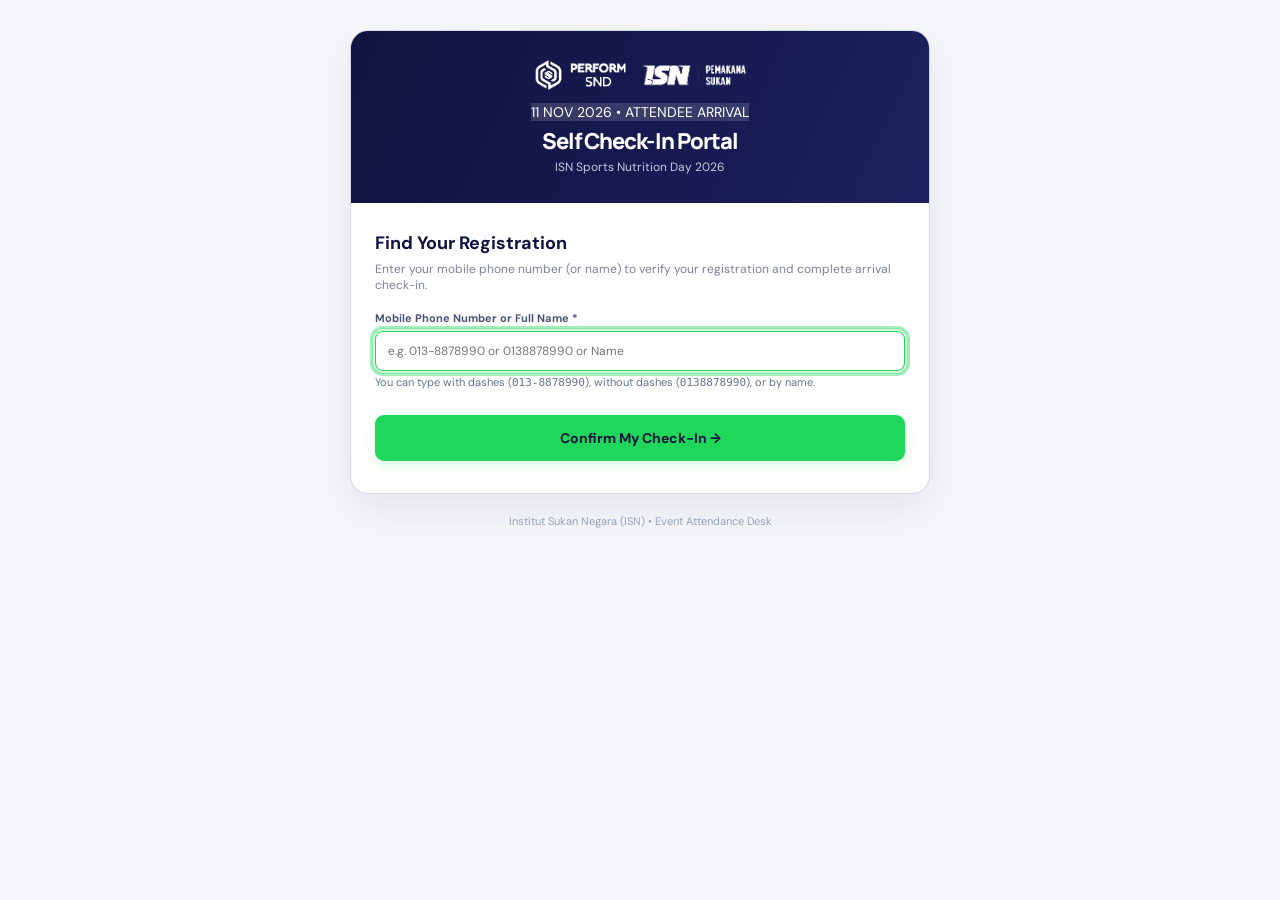
==== checkin.html @ 9ffbc18c "Initial commit: ISN Sports Nutrition Day 2026 Portal" ====
<!doctype html>
<html lang="en">
  <head>
    <meta charset="utf-8" />
    <meta name="viewport" content="width=device-width, initial-scale=1" />
    <meta name="theme-color" content="#11133f" />
    <title>Self Check-In | ISN Sports Nutrition Day 2026</title>
    <link rel="icon" type="image/svg+xml" href="isn-symbol.svg" />
    <link rel="stylesheet" href="styles.css?v=4" />
    <style>
      .checkin-portal-shell {
        min-height: 100vh;
        background: #f6f7fa;
        display: flex;
        flex-direction: column;
        align-items: center;
        padding: 30px 16px 60px;
      }
      .checkin-card {
        background: #ffffff;
        border: 1.5px solid #d5d8e6;
        border-radius: 18px;
        box-shadow: 0 16px 40px rgba(17, 19, 63, .08);
        max-width: 580px;
        width: 100%;
        overflow: visible;
      }
      .checkin-hero {
        background: linear-gradient(115deg, #11133f 0%, #1c205e 100%);
        color: #ffffff;
        padding: 28px 24px;
        text-align: center;
        border-top-left-radius: 17px;
        border-top-right-radius: 17px;
      }
      .checkin-body {
        padding: 28px 24px 32px;
      }
      .counter-claim-banner {
        background: #fffbeb;
        border: 2px solid #f59e0b;
        border-radius: 12px;
        padding: 18px 20px;
        margin-top: 20px;
        display: flex;
        gap: 14px;
        align-items: flex-start;
      }
      .claim-pill-list {
        display: flex;
        flex-wrap: wrap;
        gap: 8px;
        margin-top: 10px;
      }
      .claim-item {
        background: #ffffff;
        border: 1px solid #f59e0b;
        color: #92400e;
        border-radius: 999px;
        padding: 5px 12px;
        font-size: 11px;
        font-weight: 700;
        display: inline-flex;
        align-items: center;
        gap: 6px;
      }
      .attendee-info-card {
        background: #ffffff;
        border: 2px solid #1fd75a;
        border-radius: 14px;
        padding: 24px 20px;
        margin-top: 18px;
        box-shadow: 0 10px 28px rgba(31, 215, 90, .12);
        position: relative;
      }
      .attendee-info-grid {
        display: grid;
        grid-template-columns: 1fr 1fr;
        gap: 12px;
        margin-top: 16px;
        text-align: left;
      }
      @media (max-width: 480px) {
        .attendee-info-grid { grid-template-columns: 1fr; }
      }
      .info-field-box {
        background: #f8fafc;
        border: 1px solid #e2e8f0;
        border-radius: 8px;
        padding: 10px 12px;
      }
      .info-field-label {
        font-size: 10px;
        text-transform: uppercase;
        color: #64748b;
        font-weight: 700;
        letter-spacing: .04em;
        margin-bottom: 2px;
      }
      .info-field-val {
        font-size: 13px;
        font-weight: 700;
        color: var(--navy);
        word-break: break-all;
      }
    </style>
  </head>
  <body>
    <div class="checkin-portal-shell">
      <div class="checkin-card">
        <div class="checkin-hero">
          <div style="display:flex;justify-content:center;align-items:center;gap:14px;margin-bottom:12px;">
            <img src="assets/brand/perform-snd-lockup.png" alt="PERFORM SND" style="height:32px;filter:brightness(0) invert(1);" />
            <img src="assets/brand/isn-organiser-lockup.png" alt="ISN" style="height:28px;filter:brightness(0) invert(1);" />
          </div>
          <span class="hero-badge" style="background:rgba(255,255,255,.15);color:#fff;margin-bottom:8px;">11 NOV 2026 &bull; ATTENDEE ARRIVAL</span>
          <h1 style="color:#ffffff;font-size:22px;margin:8px 0 4px;font-family:'Manrope',sans-serif;font-weight:800;">Self Check-In Portal</h1>
          <p style="color:#c5c8e4;font-size:12px;margin:0;">ISN Sports Nutrition Day 2026</p>
        </div>

        <div class="checkin-body" id="checkin-view-root">
          <!-- Form View or Confirmed State will be rendered here -->
        </div>
      </div>
      <div style="margin-top:20px;color:#94a3b8;font-size:11px;">
        Institut Sukan Negara (ISN) &bull; Event Attendance Desk
      </div>
    </div>

    <script>
      const STORAGE_KEY = 'snd26_participant_self_checkin';
      let selectedCandidate = null;
      let debounceTimer = null;

      function renderCheckInForm() {
        const root = document.getElementById('checkin-view-root');
        root.innerHTML = `
          <h2 style="color:var(--navy);font-size:18px;margin-bottom:6px;">Find Your Registration</h2>
          <p style="color:var(--muted);font-size:12px;margin-bottom:18px;">
            Enter your mobile phone number (or name) to verify your registration and complete arrival check-in.
          </p>

          <form id="self-checkin-form">
            <div class="autocomplete-wrap" style="position:relative;margin-bottom:16px;">
              <label class="form-label" style="display:block;margin-bottom:6px;">Mobile Phone Number or Full Name *</label>
              <input type="text" id="phone-input" class="form-input" placeholder="e.g. 013-8878990 or 0138878990 or Name" autocomplete="off" required autofocus />
              <div style="font-size:11px;color:#64748b;margin-top:4px;">
                You can type with dashes (<code>013-8878990</code>), without dashes (<code>0138878990</code>), or by name.
              </div>
              <input type="hidden" id="selected-att-id" required />
              <div id="autocomplete-list" class="autocomplete-list" style="display:none;max-height:280px;z-index:9999;box-shadow:0 18px 36px rgba(17,19,63,.22);"></div>
              <div id="selected-preview-box" style="display:none;margin-top:10px;"></div>
            </div>

            <div id="checkin-error-msg" style="color:#c54842;font-size:12px;margin-bottom:12px;display:none;"></div>

            <button class="button button-primary" id="checkin-btn" type="submit" style="width:100%;min-height:46px;font-size:14px;margin-top:10px;" disabled>
              Confirm My Check-In &rarr;
            </button>
          </form>
        `;

        const phoneInput = document.getElementById('phone-input');
        const hiddenId = document.getElementById('selected-att-id');
        const dropdown = document.getElementById('autocomplete-list');
        const preview = document.getElementById('selected-preview-box');
        const btn = document.getElementById('checkin-btn');

        phoneInput.addEventListener('input', function() {
          const raw = this.value.trim();
          clearTimeout(debounceTimer);
          if (raw.length < 2) {
            dropdown.style.display = 'none';
            return;
          }

          debounceTimer = setTimeout(async () => {
            try {
              const res = await fetch(`api/attendees.php?search=${encodeURIComponent(raw)}`);
              const json = await res.json();
              if (json.success && json.data.length > 0) {
                dropdown.innerHTML = `
                  <div style="padding:6px 12px;background:#f3f4f8;border-bottom:1px solid #e5e7eb;font-size:11px;font-weight:700;color:#4b5278;">
                    CHOOSE YOUR NAME (${json.data.length} match${json.data.length > 1 ? 'es' : ''}):
                  </div>
                ` + json.data.map(att => `
                  <div class="autocomplete-item" onclick="chooseCandidate('${att.id}', '${att.name.replace(/'/g, "\\'")}', '${att.email}', '${att.phone || ''}', '${att.category}', '${att.team || ''}', '${att.team_name || att.teamName || ''}')" style="padding:10px 14px;border-bottom:1px solid #f0f1f5;cursor:pointer;">
                    <div>
                      <strong style="color:var(--navy);font-size:13px;letter-spacing:.02em;">${att.name.toUpperCase()}</strong>
                      <small style="color:#6b7280;font-size:11px;">Phone: <strong>${att.phone || 'N/A'}</strong> &bull; ${att.email}</small>
                    </div>
                    <span class="team-pill" style="background:#f0f1f7;font-size:10px;">${att.team_name || 'Assigned'}</span>
                  </div>
                `).join('');
                dropdown.style.display = 'block';
              } else {
                dropdown.innerHTML = '<div style="padding:12px;font-size:12px;color:#7d8199;text-align:center;">No registration found with this phone number or name.</div>';
                dropdown.style.display = 'block';
              }
            } catch(e) {
              console.error(e);
            }
          }, 150);
        });

        document.getElementById('self-checkin-form').addEventListener('submit', async function(e) {
          e.preventDefault();
          const errorMsg = document.getElementById('checkin-error-msg');
          errorMsg.style.display = 'none';

          if (!selectedCandidate || !hiddenId.value) {
            errorMsg.textContent = 'Please select your name from the search suggestions.';
            errorMsg.style.display = 'block';
            return;
          }

          btn.disabled = true;
          btn.textContent = 'Recording check-in...';

          try {
            const res = await fetch('api/checkin.php', {
              method: 'POST',
              headers: { 'Content-Type': 'application/json' },
              body: JSON.stringify({ id: hiddenId.value, action: 'checkin' })
            });
            const json = await res.json();

            if (json.success) {
              const checkedAttendee = json.data;
              // Persist in localStorage so refreshing preserves display
              localStorage.setItem(STORAGE_KEY, JSON.stringify(checkedAttendee));
              renderConfirmedState(checkedAttendee);
            } else {
              errorMsg.textContent = json.error || 'Check-in failed. Please contact the registration desk.';
              errorMsg.style.display = 'block';
              btn.disabled = false;
              btn.textContent = 'Confirm My Check-In →';
            }
          } catch(err) {
            errorMsg.textContent = 'Server error. Please try again.';
            errorMsg.style.display = 'block';
            btn.disabled = false;
            btn.textContent = 'Confirm My Check-In →';
          }
        });
      }

      window.chooseCandidate = function(id, name, email, phone, category, team, teamName) {
        selectedCandidate = { id, name, email, phone, category, team, teamName };
        document.getElementById('selected-att-id').value = id;
        document.getElementById('phone-input').value = phone || name;
        document.getElementById('autocomplete-list').style.display = 'none';

        const preview = document.getElementById('selected-preview-box');
        preview.innerHTML = `
          <div class="attendee-badge-selected" style="background:#f0faf2;border:1.5px solid #1fd75a;border-radius:10px;padding:10px 14px;display:flex;justify-content:space-between;align-items:center;">
            <div>
              <strong style="color:var(--navy);font-size:14px;display:block;">${name.toUpperCase()}</strong>
              <small style="color:#4b5278;">${email} &bull; Phone: ${phone || 'N/A'}</small>
            </div>
            <span class="team-pill" style="background:#eaf8ed;color:#13ae48;font-size:11px;font-weight:700;">Ready to Check In</span>
          </div>
        `;
        preview.style.display = 'block';

        const btn = document.getElementById('checkin-btn');
        btn.disabled = false;
      };

      function renderConfirmedState(att) {
        const root = document.getElementById('checkin-view-root');
        
        let teamColor = '#8b5cf6';
        let teamBg = '#f5f3ff';
        if (att.team === 'TEAM-1') { teamColor = '#ec4899'; teamBg = '#fdf2f8'; }
        else if (att.team === 'TEAM-2') { teamColor = '#8b5cf6'; teamBg = '#f5f3ff'; }
        else if (att.team === 'TEAM-3') { teamColor = '#f97316'; teamBg = '#fff7ed'; }
        else if (att.team === 'TEAM-4') { teamColor = '#64748b'; teamBg = '#f8fafc'; }

        root.innerHTML = `
          <div style="text-align:center;">
            <div style="display:inline-flex;align-items:center;justify-content:center;width:48px;height:48px;border-radius:50%;background:#1fd75a;color:#11133f;font-size:24px;font-weight:900;margin-bottom:12px;">
              ✓
            </div>
            <h2 style="color:var(--navy);font-size:22px;margin:0 0 6px;">Check-In Confirmed!</h2>
            <p style="color:#13ae48;font-weight:700;font-size:13px;margin:0;">
              Welcome to ISN Sports Nutrition Day 2026
            </p>
          </div>

          <!-- Verified Attendee Info Card -->
          <div class="attendee-info-card">
            <div style="display:flex;justify-content:space-between;align-items:center;border-bottom:1px solid #e2e8f0;padding-bottom:10px;">
              <div>
                <span style="font-size:11px;color:#64748b;font-weight:700;">REGISTRATION ID</span>
                <div style="font-size:16px;font-weight:800;color:var(--navy);">${att.id}</div>
              </div>
              <span class="team-pill" style="background:${teamBg};color:${teamColor};border:1.5px solid ${teamColor};font-size:12px;padding:5px 12px;">
                ${att.teamName || att.team || 'Assigned'}
              </span>
            </div>

            <div class="attendee-info-grid">
              <div class="info-field-box">
                <div class="info-field-label">Full Name</div>
                <div class="info-field-val">${att.name.toUpperCase()}</div>
              </div>
              <div class="info-field-box">
                <div class="info-field-label">Assigned Team</div>
                <div class="info-field-val" style="color:${teamColor};">${att.teamName || att.team}</div>
              </div>
              <div class="info-field-box">
                <div class="info-field-label">Category / Role</div>
                <div class="info-field-val">${att.category}</div>
              </div>
              <div class="info-field-box">
                <div class="info-field-label">Mobile Phone</div>
                <div class="info-field-val">${att.phone || 'N/A'}</div>
              </div>
              <div class="info-field-box" style="grid-column: 1/-1;">
                <div class="info-field-label">Email Address</div>
                <div class="info-field-val">${att.email}</div>
              </div>
            </div>
          </div>

          <!-- Counter Claim Instruction Notification -->
          <div class="counter-claim-banner">
            <span style="font-size:24px;line-height:1;">👉</span>
            <div>
              <strong style="color:#92400e;font-size:14px;display:block;margin-bottom:4px;">
                IMPORTANT: Claim Your Event Kit at Counter
              </strong>
              <p style="color:#78350f;font-size:12px;line-height:1.5;margin:0;">
                Please proceed to the <strong>Registration Counter</strong> now and show this screen to collect your:
              </p>
              <div class="claim-pill-list">
                <span class="claim-item">🏷️ Name Tag</span>
                <span class="claim-item">🎗️ Team Wristband (${att.teamName || 'Team'})</span>
                <span class="claim-item">🧾 Official Receipt</span>
              </div>
            </div>
          </div>

          <div style="margin-top:24px;text-align:center;display:flex;gap:12px;justify-content:center;">
            <a href="feedback.html" class="button button-primary" style="text-decoration:none;min-height:42px;">
              Go to Session Feedback Form &rarr;
            </a>
            <button type="button" class="button button-outline" onclick="resetCheckInSession()">
              Check In Another Attendee
            </button>
          </div>
        `;
      }

      function resetCheckInSession() {
        localStorage.removeItem(STORAGE_KEY);
        selectedCandidate = null;
        renderCheckInForm();
      }

      // Check on page load if user already checked in (persists on refresh)
      const saved = localStorage.getItem(STORAGE_KEY);
      if (saved) {
        try {
          const parsed = JSON.parse(saved);
          if (parsed && parsed.id) {
            renderConfirmedState(parsed);
          } else {
            renderCheckInForm();
          }
        } catch(e) {
          renderCheckInForm();
        }
      } else {
        renderCheckInForm();
      }

      // Close autocomplete on click outside
      document.addEventListener('click', function(e) {
        if (!e.target.closest('.autocomplete-wrap')) {
          const dl = document.getElementById('autocomplete-list');
          if (dl) dl.style.display = 'none';
        }
      });
    </script>
  </body>
</html>
---- styles.css ----
@import url('https://fonts.googleapis.com/css2?family=DM+Sans:wght@400;500;600;700&family=Manrope:wght@400;500;600;700;800&display=swap');

:root {
  color-scheme: light;
  --navy: #11133f;
  --navy-2: #1b1e59;
  --navy-3: #292d6d;
  --green: #1fd75a;
  --green-deep: #13ae48;
  --green-soft: #e6f9eb;
  --lime: #b7f05a;
  --ink: #1d2049;
  --muted: #7d8199;
  --line: #d2d5e2;
  --paper: #ffffff;
  --canvas: #f6f7fa;
  --amber: #e8a633;
  --shadow: 0 4px 20px rgba(29, 32, 73, .07);
  /* 4 Pre-event Teams Colors */
  --team-pink: #ec4899;
  --team-pink-bg: #fdf2f8;
  --team-purple: #8b5cf6;
  --team-purple-bg: #f5f3ff;
  --team-orange: #f97316;
  --team-orange-bg: #fff7ed;
  --team-grey: #64748b;
  --team-grey-bg: #f8fafc;
  font-family: 'DM Sans', 'Segoe UI', sans-serif;
  font-synthesis: none;
  text-rendering: optimizeLegibility;
}

* { box-sizing: border-box; }
html { min-width: 360px; min-height: 100%; background: var(--canvas); }
body { margin: 0; color: var(--ink); background: var(--canvas); font-size: 14px; }
button, input, select, textarea { font: inherit; }
button { cursor: pointer; }
button:focus-visible, a:focus-visible, input:focus-visible, select:focus-visible, textarea:focus-visible { outline: 3px solid rgba(31, 215, 90, .42); outline-offset: 2px; }

.app-shell { min-height: 100vh; }
.sidebar {
  background: var(--navy);
  color: #fff;
  display: flex;
  flex-direction: column;
  height: 100vh;
  left: 0;
  padding: 26px 18px 18px;
  position: fixed;
  top: 0;
  width: 250px;
  z-index: 20;
}
.brand-lockup { align-items: center; color: #fff; display: flex; gap: 11px; margin: 1px 8px 33px; text-decoration: none; }
.brand-mark { height: 40px; width: 40px; }
.brand-copy { display: flex; flex-direction: column; gap: 2px; letter-spacing: -.03em; }
.brand-copy strong { font-family: 'Manrope', sans-serif; font-size: 15px; font-weight: 800; }
.brand-copy strong span { color: var(--green); }
.brand-copy small { color: #8f92bd; font-size: 9px; font-weight: 700; letter-spacing: .16em; }
.workspace-label, .nav-label { color: #777ba9; font-size: 9px; font-weight: 700; letter-spacing: .16em; padding: 0 10px; }
.workspace-label { margin-bottom: 10px; }
.event-switcher { align-items: center; background: rgba(255,255,255,.075); border: 1px solid rgba(255,255,255,.08); border-radius: 12px; display: flex; gap: 9px; min-height: 59px; padding: 9px; }
.event-switcher-mark { align-items: center; background: var(--green); border-radius: 9px; color: var(--navy); display: flex; flex: 0 0 34px; font-family: 'Manrope', sans-serif; font-size: 16px; font-weight: 800; height: 34px; justify-content: center; }
.event-switcher-copy, .user-copy { display: flex; flex-direction: column; gap: 4px; min-width: 0; }
.event-switcher-copy strong { color: #f3f3ff; font-size: 11px; font-weight: 600; overflow: hidden; text-overflow: ellipsis; white-space: nowrap; }
.event-switcher-copy small { color: #8f92bd; font-size: 10px; }
.switcher-chevron { color: #878ab4; font-size: 16px; line-height: 1; }
.event-switcher > .switcher-chevron { margin-left: auto; }
.nav-label { margin: 34px 0 10px; }
.primary-nav { display: grid; gap: 5px; }
.nav-item { align-items: center; background: transparent; border: 0; border-radius: 9px; color: #adafcb; display: flex; gap: 12px; min-height: 44px; padding: 0 11px; text-align: left; transition: background .18s ease, color .18s ease, transform .18s ease; width: 100%; }
.nav-item:hover { background: rgba(255,255,255,.055); color: #fff; transform: translateX(2px); }
.nav-item.active { background: var(--green); color: var(--navy); font-weight: 700; }
.nav-icon { align-items: center; display: inline-flex; height: 18px; justify-content: center; width: 18px; }
.nav-icon svg, .sidebar-help svg, .icon-button svg, .button-icon svg, .search-icon svg { height: 18px; width: 18px; }
.nav-count { background: rgba(255,255,255,.1); border-radius: 999px; color: #dadbf2; font-size: 10px; margin-left: auto; padding: 3px 7px; }
.nav-item.active .nav-count { background: rgba(17,19,63,.1); color: var(--navy); }
.nav-dot { background: var(--green); border-radius: 50%; height: 6px; margin-left: auto; width: 6px; }
.sidebar-spacer { flex: 1; min-height: 24px; }
.sidebar-event-card { background: linear-gradient(145deg, rgba(38,42,107,.8), rgba(22,24,76,.96)); border: 1px solid rgba(255,255,255,.09); border-radius: 12px; margin: 0 1px 18px; padding: 13px 12px 12px; }
.sidebar-event-top { align-items: center; color: #ccf5d6; display: flex; font-size: 9px; font-weight: 700; gap: 7px; letter-spacing: .08em; }
.pulse-dot { background: var(--green); border-radius: 50%; display: inline-block; flex: 0 0 7px; height: 7px; position: relative; }
.pulse-dot::after { border: 1px solid rgba(31,215,90,.55); border-radius: 50%; content: ''; inset: -3px; position: absolute; }
.sidebar-event-card p { color: #fff; font-family: 'Manrope', sans-serif; font-size: 14px; font-weight: 700; margin: 11px 0 10px; }
.mini-progress { background: rgba(255,255,255,.1); border-radius: 99px; height: 4px; overflow: hidden; }
.mini-progress span { background: var(--green); border-radius: inherit; display: block; height: 100%; width: 70%; }
.sidebar-event-card small { color: #8588b8; display: block; font-size: 8px; font-weight: 700; letter-spacing: .12em; margin-top: 10px; }
.sidebar-help { align-items: center; background: none; border: 0; color: #a7a9c7; display: flex; font-size: 11px; gap: 11px; margin: 0 0 16px; padding: 7px 10px; text-align: left; }
.sidebar-help:hover { color: #fff; }
.sidebar-help svg { height: 16px; width: 16px; }
.sidebar-user { align-items: center; border-top: 1px solid rgba(255,255,255,.1); display: flex; gap: 10px; padding: 16px 3px 0; }
.user-avatar { align-items: center; background: #d9ddf5; border: 2px solid rgba(255,255,255,.2); border-radius: 50%; color: var(--navy); display: inline-flex; flex: 0 0 34px; font-size: 10px; font-weight: 800; height: 34px; justify-content: center; }
.user-avatar.small { background: #e1f6e7; border: 0; flex-basis: 31px; height: 31px; }
.user-copy strong { color: #f5f5ff; font-size: 11px; font-weight: 600; }
.user-copy small { color: #8f92bd; font-size: 10px; }
.more-button { background: none; border: 0; color: #9fa1c1; font-size: 23px; line-height: 1; margin-left: auto; padding: 3px 5px; }

.main-area { margin-left: 250px; min-height: 100vh; }
.topbar { align-items: center; background: rgba(255,255,255,.94); border-bottom: 1px solid #edecf2; display: flex; height: 68px; justify-content: space-between; padding: 0 clamp(24px, 4vw, 58px); position: sticky; top: 0; z-index: 10; }
.topbar-context { align-items: center; color: var(--ink); display: flex; font-size: 12px; font-weight: 700; gap: 11px; }
.breadcrumb-muted { color: #a1a3b4; font-size: 9px; font-weight: 700; letter-spacing: .13em; }
.breadcrumb-divider { color: #cbccda; }
.topbar-actions { align-items: center; display: flex; gap: 17px; }
.environment-pill { align-items: center; background: #effaf2; border: 1px solid #daf4e1; border-radius: 999px; color: #16873d; display: inline-flex; font-size: 9px; font-weight: 700; gap: 8px; letter-spacing: .055em; padding: 7px 10px; }
.environment-pill .pulse-dot { height: 6px; width: 6px; }
.environment-pill .pulse-dot::after { display: none; }
.icon-button { align-items: center; background: transparent; border: 0; color: #74778f; display: inline-flex; height: 34px; justify-content: center; position: relative; width: 34px; }
.icon-button:hover { color: var(--navy); }
.notification-button i { background: var(--green); border: 2px solid white; border-radius: 50%; height: 8px; position: absolute; right: 5px; top: 3px; width: 8px; }
.topbar-separator { background: #e9eaf1; height: 28px; width: 1px; }
.topbar-user { align-items: center; color: #5b5f7a; display: flex; font-size: 11px; font-weight: 600; gap: 9px; }
.topbar-user .switcher-chevron { font-size: 14px; }
.page-content { margin: 0 auto; max-width: 1540px; padding: 34px clamp(24px, 4vw, 58px) 54px; }
.page-heading { align-items: flex-end; display: flex; justify-content: space-between; margin-bottom: 22px; }
.eyebrow { color: var(--green-deep); font-size: 9px; font-weight: 800; letter-spacing: .16em; margin-bottom: 9px; text-transform: uppercase; }
h1, h2, h3, p { margin-top: 0; }
h1 { color: var(--navy); font-family: 'Manrope', sans-serif; font-size: clamp(24px, 3vw, 31px); letter-spacing: -.045em; line-height: 1.16; margin-bottom: 7px; }
.page-subtitle { color: var(--muted); font-size: 12px; line-height: 1.55; margin: 0; }
.heading-actions { align-items: center; display: flex; flex-wrap: wrap; gap: 9px; }
.button { align-items: center; border: 1px solid transparent; border-radius: 9px; display: inline-flex; font-size: 11px; font-weight: 700; gap: 8px; justify-content: center; min-height: 39px; padding: 0 14px; text-decoration: none; transition: transform .16s ease, box-shadow .16s ease, background .16s ease; white-space: nowrap; }
.button:hover { transform: translateY(-1px); }
.button-primary { background: var(--green); box-shadow: 0 4px 12px rgba(31,215,90,.19); color: var(--navy); }
.button-primary:hover { background: #39e66c; box-shadow: 0 7px 16px rgba(31,215,90,.24); }
.button-dark { background: var(--navy); color: #fff; }
.button-dark:hover { background: var(--navy-2); }
.button-outline { background: #fff; border-color: var(--line); color: #555a78; }
.button-outline:hover { background: #f8f9fb; border-color: #d7d9e4; }
.button-ghost { background: transparent; color: #626680; min-height: 35px; padding: 0 10px; }
.button-ghost:hover { background: #f0f1f6; }
.button-danger { background: #fff1f0; color: #c54842; }
.button-icon { display: inline-flex; }
.button-icon svg { height: 15px; width: 15px; }

.event-hero { background: linear-gradient(112deg, #11133f 0%, #191c58 67%, #242969 100%); border-radius: 16px; box-shadow: 0 15px 40px rgba(17,19,63,.13); color: white; display: grid; grid-template-columns: minmax(0,1fr) 195px; margin-bottom: 20px; min-height: 236px; overflow: hidden; position: relative; }
.event-hero::before { background: linear-gradient(135deg, transparent 0 48%, rgba(31,215,90,.08) 48% 49%, transparent 49%), radial-gradient(circle at 70% 40%, rgba(255,255,255,.06), transparent 42%); content: ''; inset: 0; pointer-events: none; position: absolute; }
.event-hero-copy { align-self: center; padding: 28px 30px 28px 34px; position: relative; z-index: 1; }
.event-hero-topline { align-items: center; color: #b5b7d7; display: flex; font-size: 9px; font-weight: 700; gap: 9px; letter-spacing: .14em; margin-bottom: 15px; text-transform: uppercase; }
.hero-separator { background: rgba(255,255,255,.22); height: 12px; width: 1px; }
.event-hero h2 { color: white; font-family: 'Manrope', sans-serif; font-size: clamp(22px, 2.5vw, 29px); letter-spacing: -.045em; line-height: 1.13; margin: 0 0 9px; max-width: 590px; }
.event-hero h2 span { color: var(--green); }
.event-hero-subtitle { color: #c9cbe2; font-size: 12px; margin: 0 0 20px; }
.hero-meta { align-items: center; display: flex; flex-wrap: wrap; gap: 8px 19px; }
.hero-meta-item { align-items: center; color: #d6d7e9; display: inline-flex; font-size: 10px; gap: 7px; }
.hero-meta-item svg { color: var(--green); height: 14px; width: 14px; }
.hero-meta-item strong { color: white; font-weight: 600; }
.event-hero-actions { display: flex; gap: 8px; margin-top: 20px; }
.event-hero-actions .button-outline { background: rgba(255,255,255,.08); border-color: rgba(255,255,255,.12); color: #fff; }
.event-hero-actions .button-outline:hover { background: rgba(255,255,255,.14); }
.poster-frame { align-self: center; height: 190px; justify-self: center; overflow: hidden; padding: 0; position: relative; transform: rotate(2deg); width: 152px; z-index: 1; }
.poster-frame::before { background: rgba(255,255,255,.12); border: 1px solid rgba(255,255,255,.3); border-radius: 9px; content: ''; inset: 0; pointer-events: none; position: absolute; z-index: 2; }
.poster-frame img { border-radius: 8px; height: 100%; object-fit: cover; object-position: top center; width: 100%; }
.poster-caption { bottom: 8px; color: white; font-size: 8px; font-weight: 700; letter-spacing: .12em; position: absolute; right: 15px; text-shadow: 0 2px 5px #11133f; z-index: 3; }
.stats-grid { display: grid; gap: 14px; grid-template-columns: repeat(4, minmax(0,1fr)); margin-bottom: 19px; }
.stat-card { background: var(--paper); border: 1.5px solid #d5d8e6; border-radius: 13px; min-height: 111px; padding: 17px 17px 15px; box-shadow: 0 2px 8px rgba(29, 32, 73, .04); }
.stat-top { align-items: center; display: flex; justify-content: space-between; }
.stat-label { color: #888ba1; font-size: 10px; font-weight: 600; }
.stat-icon { align-items: center; background: #f0f1fb; border-radius: 8px; color: #575b9f; display: flex; height: 29px; justify-content: center; width: 29px; }
.stat-icon svg { height: 15px; width: 15px; }
.stat-icon.green { background: var(--green-soft); color: #16a748; }
.stat-icon.orange { background: #fff5e5; color: #d69221; }
.stat-value-row { align-items: baseline; display: flex; gap: 9px; margin-top: 9px; }
.stat-value { color: var(--navy); font-family: 'Manrope', sans-serif; font-size: 25px; font-weight: 800; letter-spacing: -.05em; line-height: 1; }
.stat-change { align-items: center; color: #13a349; display: inline-flex; font-size: 9px; font-weight: 700; gap: 3px; }
.stat-change.neutral { color: #9396a9; font-weight: 500; }
.stat-note { color: #9b9db0; font-size: 9px; margin-top: 8px; }
.content-grid { display: grid; gap: 16px; grid-template-columns: minmax(0,1.35fr) minmax(270px,.9fr); }
.panel { background: var(--paper); border: 1.5px solid #d5d8e6; border-radius: 13px; min-width: 0; box-shadow: 0 3px 12px rgba(29, 32, 73, .04); }
.panel-header { align-items: flex-start; display: flex; justify-content: space-between; padding: 18px 19px 10px; }
.panel-title { color: var(--navy); font-family: 'Manrope', sans-serif; font-size: 13px; font-weight: 800; letter-spacing: -.02em; margin: 0; }
.panel-description { color: #989bad; font-size: 10px; line-height: 1.4; margin: 5px 0 0; }
.panel-body { padding: 8px 19px 19px; }
.text-link { align-items: center; background: none; border: 0; color: #1eaa4b; display: inline-flex; font-size: 10px; font-weight: 700; gap: 5px; padding: 3px 0; }
.text-link:hover { color: #12883a; }
.text-link svg, .row-action svg { height: 13px; width: 13px; }
.attendance-chart { align-items: center; display: flex; gap: 23px; padding: 7px 0 0; }
.donut { align-items: center; background: conic-gradient(var(--green) 0 var(--attendance-angle, 70%), #eceef5 var(--attendance-angle, 70%) 100%); border-radius: 50%; display: flex; flex: 0 0 112px; height: 112px; justify-content: center; position: relative; }
.donut::before { background: white; border-radius: 50%; content: ''; inset: 10px; position: absolute; }
.donut-center { align-items: center; display: flex; flex-direction: column; position: relative; z-index: 1; }
.donut-center strong { color: var(--navy); font-family: 'Manrope', sans-serif; font-size: 23px; letter-spacing: -.06em; line-height: 1; }
.donut-center small { color: #9699ac; font-size: 9px; margin-top: 5px; }
.chart-legend { display: grid; flex: 1; gap: 12px; }
.legend-row { align-items: center; display: grid; gap: 7px; grid-template-columns: 8px 1fr auto; }
.legend-swatch { border-radius: 3px; height: 8px; width: 8px; }
.legend-label { color: #85889f; font-size: 10px; }
.legend-value { color: #35395d; font-size: 10px; font-weight: 700; }
.feedback-summary { display: grid; gap: 17px; grid-template-columns: 1fr 1fr; margin: 5px 0 18px; }
.feedback-rating { border-right: 1px solid var(--line); }
.big-rating { color: var(--navy); font-family: 'Manrope', sans-serif; font-size: 34px; font-weight: 800; letter-spacing: -.06em; line-height: 1; }
.stars { color: #efb544; font-size: 13px; letter-spacing: 1px; margin-top: 7px; }
.small-muted { color: #979aae; font-size: 9px; margin-top: 6px; }
.feedback-response-count { align-self: center; }
.feedback-response-count strong { color: var(--navy); display: block; font-family: 'Manrope', sans-serif; font-size: 24px; letter-spacing: -.05em; }
.feedback-response-count span { color: #9295a9; font-size: 9px; }
.mini-divider { background: #f0f1f5; height: 1px; margin: 14px 0 12px; }
.feedback-prompt { align-items: center; background: #f7fbf8; border: 1px solid #edf6ee; border-radius: 9px; color: #515872; display: flex; font-size: 10px; justify-content: space-between; padding: 10px 11px; }
.feedback-prompt strong { color: #1d2049; display: block; font-size: 10px; margin-bottom: 3px; }
.feedback-prompt small { color: #9194a8; font-size: 9px; }
.quick-actions { display: grid; gap: 10px; grid-template-columns: repeat(3,minmax(0,1fr)); margin-top: 17px; }
.quick-action-card {
  align-items: center;
  background: white;
  border: 1.5px solid #d5d8e6;
  border-radius: 12px;
  color: #575b77;
  cursor: pointer;
  display: flex;
  gap: 14px;
  min-height: 64px;
  padding: 14px 16px;
  text-align: left;
  transition: border .16s ease, transform .16s ease, box-shadow .16s ease;
  box-shadow: 0 2px 8px rgba(29, 32, 73, .04);
}
.quick-action-card:hover {
  border-color: var(--green);
  transform: translateY(-2px);
  box-shadow: 0 8px 20px rgba(31, 215, 90, .18);
}
.quick-action-card .quick-action-icon {
  align-items: center;
  background: var(--green-soft);
  border-radius: 10px;
  color: var(--green-deep);
  display: inline-flex;
  flex: 0 0 38px;
  height: 38px;
  justify-content: center;
}
.quick-action-card .quick-action-copy strong {
  display: block;
  font-family: 'Manrope', sans-serif;
  font-size: 13px;
  font-weight: 800;
  color: var(--navy);
  margin-bottom: 2px;
}
.quick-action-card .quick-action-copy p {
  margin: 0;
  font-size: 11px;
  color: var(--muted);
}

.toolbar { align-items: center; background: #fff; border: 1.5px solid #d5d8e6; border-bottom: 0; border-radius: 12px 12px 0 0; display: flex; flex-wrap: wrap; gap: 9px; justify-content: space-between; padding: 14px 16px; }
.toolbar-group { align-items: center; display: flex; flex-wrap: wrap; gap: 8px; }
.search-field { position: relative; }
.search-field input { background: #fff; border: 1.5px solid #d2d5e2; border-radius: 8px; color: var(--ink); font-size: 11px; height: 38px; padding: 0 12px 0 34px; width: 230px; }
.search-field input::placeholder { color: #888ba1; }
.search-icon { color: #888ba1; display: inline-flex; left: 11px; pointer-events: none; position: absolute; top: 10px; }
.search-icon svg { height: 15px; width: 15px; }
.select-control { appearance: none; background: #fff; border: 1.5px solid #d2d5e2; border-radius: 8px; color: #434763; cursor: pointer; font-size: 11px; height: 38px; min-width: 128px; padding: 0 29px 0 11px; font-weight: 500; }
.select-wrap { position: relative; }
.select-wrap::after { color: #7d8199; content: '⌄'; font-size: 14px; pointer-events: none; position: absolute; right: 10px; top: 8px; }
.table-shell { background: #fff; border: 1.5px solid #d5d8e6; border-radius: 0 0 12px 12px; overflow: hidden; box-shadow: 0 3px 12px rgba(29, 32, 73, .04); }
.table-scroll { overflow-x: auto; }
table { border-collapse: collapse; min-width: 760px; width: 100%; }
th { background: #fafbfc; border-bottom: 1px solid #eeeff4; color: #9497aa; font-size: 9px; font-weight: 700; letter-spacing: .07em; padding: 12px 14px; text-align: left; text-transform: uppercase; white-space: nowrap; }
td { border-bottom: 1px solid #f0f1f5; color: #585c76; font-size: 10px; padding: 12px 14px; white-space: nowrap; }
tbody tr:last-child td { border-bottom: 0; }
tbody tr:hover { background: #fcfdfc; }
.person-cell { align-items: center; display: flex; gap: 10px; }
.person-avatar { align-items: center; background: #eef0fb; border-radius: 9px; color: #434775; display: inline-flex; flex: 0 0 33px; font-size: 9px; font-weight: 800; height: 33px; justify-content: center; }
.person-avatar.green { background: #e9f8ec; color: #188c3b; }
.person-avatar.gold { background: #fff4df; color: #a8761f; }
.person-copy { display: flex; flex-direction: column; gap: 3px; }
.person-copy strong { color: #282b4f; font-size: 10px; font-weight: 700; }
.person-copy small { color: #9b9daf; font-size: 9px; }
.status-badge { align-items: center; border-radius: 999px; display: inline-flex; font-size: 9px; font-weight: 700; gap: 5px; padding: 5px 8px; }
.status-badge.checked, .status-badge.received { background: #eaf8ed; color: #17893c; }
.status-badge.pending { background: #fff5e4; color: #a97520; }
.status-badge.scheduled { background: #f0f1f7; color: #72768e; }
.status-badge .status-dot { background: currentColor; border-radius: 50%; height: 5px; width: 5px; }
.row-action { align-items: center; background: transparent; border: 0; border-radius: 6px; color: #1da44b; font-size: 10px; font-weight: 700; padding: 6px 8px; }
.row-action:hover { background: #effaf2; }
.row-action { align-items: center; display: inline-flex; gap: 4px; }
.row-action.muted { color: #9a9db0; }
.row-action.muted:hover { color: #ca514b; }
.table-footer { align-items: center; background: #fff; border-top: 1px solid #f0f1f5; color: #9295a8; display: flex; font-size: 9px; justify-content: space-between; padding: 11px 15px; }
.table-empty { color: #9093a5; padding: 36px 16px; text-align: center; }
.attendance-page .stats-grid, .feedback-page .stats-grid { margin-top: 18px; }
.module-banner { align-items: center; background: linear-gradient(100deg,#f0faf2,#fff 72%); border: 1px solid #e7f2e9; border-radius: 12px; display: flex; gap: 15px; margin-bottom: 16px; padding: 14px 17px; }
.module-banner-icon { align-items: center; background: var(--green); border-radius: 10px; color: var(--navy); display: inline-flex; flex: 0 0 38px; height: 38px; justify-content: center; }
.module-banner-icon svg { height: 19px; width: 19px; }
.module-banner-copy { flex: 1; }
.module-banner-copy strong { color: var(--navy); display: block; font-size: 11px; margin-bottom: 4px; }
.module-banner-copy p { color: #8b8ea2; font-size: 10px; line-height: 1.4; margin: 0; }
.feedback-layout { display: grid; gap: 16px; grid-template-columns: minmax(0,1.45fr) minmax(260px,.75fr); }
.feedback-breakdown { display: grid; gap: 11px; margin: 6px 0 18px; }
.breakdown-row { align-items: center; color: #84879c; display: grid; font-size: 9px; gap: 9px; grid-template-columns: 28px minmax(60px,1fr) 27px; }
.breakdown-track { background: #f0f1f4; border-radius: 99px; height: 6px; overflow: hidden; }
.breakdown-track span { background: #f0b743; border-radius: inherit; display: block; height: 100%; }
.feedback-record { border-top: 1px solid #f0f1f5; padding: 13px 0; }
.feedback-record:first-child { border-top: 0; padding-top: 2px; }
.feedback-record-header { align-items: center; display: flex; justify-content: space-between; }
.feedback-record-name { color: #333655; font-size: 10px; font-weight: 700; }
.feedback-record-date { color: #a1a3b3; font-size: 9px; }
.feedback-record-stars { color: #efb544; font-size: 11px; letter-spacing: 1px; margin: 5px 0; }
.feedback-record p { color: #7d8196; font-size: 10px; line-height: 1.5; margin: 0; }
.feedback-callout { background: var(--navy); border-radius: 12px; color: white; margin-top: 16px; overflow: hidden; padding: 17px 18px; position: relative; }
.feedback-callout::after { border: 1px solid rgba(31,215,90,.25); border-radius: 50%; content: ''; height: 135px; position: absolute; right: -55px; top: -72px; width: 135px; }
.feedback-callout h3 { color: white; font-family: 'Manrope', sans-serif; font-size: 13px; margin: 0 0 7px; position: relative; z-index: 1; }
.feedback-callout p { color: #c4c7e0; font-size: 10px; line-height: 1.5; margin: 0 0 12px; max-width: 250px; position: relative; z-index: 1; }
.feedback-callout .button { min-height: 33px; position: relative; z-index: 1; }
.attendee-meta { color: #a0a2b3; font-size: 9px; }

.modal-backdrop {
  align-items: center;
  animation: fade-in .16s ease;
  background: rgba(14, 16, 48, .65);
  backdrop-filter: blur(4px);
  display: flex;
  inset: 0;
  justify-content: center;
  padding: 20px;
  position: fixed;
  z-index: 100;
}
.modal, .modal-card {
  animation: rise-in .2s ease;
  background: #ffffff !important;
  border: 1.5px solid #d5d8e6;
  border-radius: 16px;
  box-shadow: 0 26px 80px rgba(8, 11, 44, .35);
  max-height: min(90vh, 760px);
  max-width: 560px;
  overflow-y: auto;
  position: relative;
  width: 100%;
  display: flex;
  flex-direction: column;
}
.modal.wide, .modal-card.wide {
  max-width: 700px;
}
.modal-header {
  align-items: flex-start;
  border-bottom: 1px solid #eff0f4;
  display: flex;
  justify-content: space-between;
  padding: 20px 24px 16px;
  background: #ffffff;
}
.modal-header h2, .modal-header .modal-title {
  color: var(--navy);
  font-family: 'Manrope', sans-serif;
  font-size: 18px;
  font-weight: 800;
  letter-spacing: -.03em;
  margin: 0 0 4px;
}
.modal-header p, .modal-header .modal-description {
  color: #7d8199;
  font-size: 11px;
  line-height: 1.45;
  margin: 0;
}
.modal-close {
  align-items: center;
  background: #f4f5f8;
  border: 0;
  border-radius: 50%;
  color: #777b91;
  cursor: pointer;
  display: inline-flex;
  font-size: 16px;
  height: 32px;
  justify-content: center;
  line-height: 1;
  width: 32px;
  transition: background .15s ease, color .15s ease;
}
.modal-close:hover {
  background: #e9ebf2;
  color: var(--navy);
}
.modal-body {
  padding: 20px 24px 22px;
  background: #ffffff;
}
.modal-footer {
  align-items: center;
  border-top: 1px solid #eff0f4;
  display: flex;
  gap: 10px;
  justify-content: flex-end;
  padding: 16px 24px 20px;
  background: #fafbfe;
  border-radius: 0 0 16px 16px;
}
.form-grid { display: grid; gap: 14px; grid-template-columns: repeat(2,minmax(0,1fr)); }
.form-field { display: flex; flex-direction: column; gap: 6px; }
.form-field.full { grid-column: 1/-1; }
.form-field label, .form-label { color: #4b5278; font-size: 11px; font-weight: 700; }
.form-field input, .form-field select, .form-field textarea, .form-input {
  background: #fff;
  border: 1.5px solid #d2d5e2;
  border-radius: 8px;
  color: #1d2049;
  font-size: 12px;
  min-height: 40px;
  outline: none;
  padding: 8px 12px;
  width: 100%;
  box-sizing: border-box;
}
.form-field input:focus, .form-field select:focus, .form-field textarea:focus, .form-input:focus {
  border-color: var(--green);
  box-shadow: 0 0 0 3px rgba(31,215,90,.18);
}
.form-field textarea { min-height: 84px; resize: vertical; }
.form-help { color: #a0a3b4; font-size: 9px; line-height: 1.45; }
.modal-actions { align-items: center; border-top: 1px solid #eff0f4; display: flex; gap: 8px; justify-content: flex-end; margin-top: 19px; padding-top: 15px; }
.form-error { background: #fff0ef; border-radius: 7px; color: #b7423b; font-size: 10px; margin-top: 10px; padding: 9px 11px; }
.rating-block { margin-bottom: 17px; }
.rating-title { color: #545875; display: block; font-size: 10px; font-weight: 700; margin-bottom: 8px; }
.star-picker { display: flex; gap: 6px; }
.star-choice { background: #f6f6f9; border: 1px solid #ebecf1; border-radius: 8px; color: #c2c4ce; font-size: 19px; height: 37px; transition: all .12s ease; width: 39px; }
.star-choice:hover, .star-choice.selected { background: #fff8e8; border-color: #f7d89a; color: #e5a732; }
.star-caption { color: #9da0af; font-size: 9px; margin-left: 6px; }
.scan-panel { background: linear-gradient(145deg,#f7fbf8,#f0f4fb); border: 1px solid #e6eee9; border-radius: 12px; margin-bottom: 16px; padding: 20px; text-align: center; }
.scan-symbol { align-items: center; background: var(--navy); border-radius: 13px; color: var(--green); display: inline-flex; height: 52px; justify-content: center; margin-bottom: 10px; width: 52px; }
.scan-symbol svg { height: 26px; width: 26px; }
.scan-panel strong { color: var(--navy); display: block; font-size: 12px; margin-bottom: 5px; }
.scan-panel p { color: #9295a7; font-size: 10px; margin: 0; }
.scan-input-row { display: flex; gap: 8px; }
.scan-input-row input { border: 1px solid #e4e6ee; border-radius: 8px; flex: 1; font-size: 11px; min-width: 0; padding: 0 12px; }
.scan-recent { border-top: 1px solid #f0f1f5; margin-top: 17px; padding-top: 13px; }
.scan-recent-label { color: #999cad; font-size: 9px; font-weight: 700; letter-spacing: .1em; margin-bottom: 10px; text-transform: uppercase; }
.scan-recent-row { align-items: center; display: flex; gap: 9px; padding: 7px 0; }
.scan-recent-row + .scan-recent-row { border-top: 1px solid #f3f4f7; }
.scan-recent-row span:last-child { color: #2e3255; font-size: 10px; font-weight: 600; }
.scan-recent-row small { color: #999cad; font-size: 9px; margin-left: auto; }
.toast-region { bottom: 22px; display: grid; gap: 9px; justify-items: end; pointer-events: none; position: fixed; right: 22px; z-index: 200; }
.toast { align-items: center; animation: slide-up .2s ease; background: #11133f; border: 1.5px solid var(--green); border-radius: 10px; box-shadow: 0 10px 30px rgba(17,19,63,.3); color: white; display: flex; font-size: 12px; font-weight: 600; gap: 10px; max-width: min(450px,calc(100vw - 36px)); padding: 13px 18px; pointer-events: auto; }
.toast-check { align-items: center; background: var(--green); border-radius: 50%; color: var(--navy); display: inline-flex; flex: 0 0 20px; font-size: 12px; font-weight: 900; height: 20px; justify-content: center; }

/* Star rating picker */
.star-picker {
  display: flex;
  gap: 6px;
  margin: 6px 0;
}
.star-choice {
  background: #f4f5f8;
  border: 1.5px solid #d2d5e2;
  border-radius: 8px;
  color: #a0a4b8;
  font-size: 20px;
  height: 40px;
  width: 40px;
  display: inline-flex;
  align-items: center;
  justify-content: center;
  cursor: pointer;
  transition: all .15s ease;
}
.star-choice:hover, .star-choice.selected {
  background: #fffbeb;
  border-color: #f59e0b;
  color: #f59e0b;
}

/* Autocomplete search results in modal / feedback */
.autocomplete-wrap {
  position: relative;
}
.autocomplete-list {
  position: absolute;
  top: 100%;
  left: 0;
  right: 0;
  background: #ffffff;
  border: 1.5px solid #d5d8e6;
  border-radius: 10px;
  max-height: 280px;
  overflow-y: auto;
  z-index: 1050;
  box-shadow: 0 16px 36px rgba(17, 19, 63, .2);
  margin-top: 4px;
}
.autocomplete-item {
  padding: 10px 14px;
  border-bottom: 1px solid #f0f1f5;
  cursor: pointer;
  display: flex;
  justify-content: space-between;
  align-items: center;
}
.autocomplete-item:last-child {
  border-bottom: 0;
}
.autocomplete-item:hover, .autocomplete-item.active {
  background: #f4fbf6;
}
.autocomplete-item strong {
  font-size: 13px;
  color: var(--navy);
  display: block;
}
.autocomplete-item small {
  font-size: 11px;
  color: var(--muted);
}
.clickable-attendee-row {
  cursor: pointer;
  transition: background-color .15s ease;
}
.clickable-attendee-row:hover {
  background-color: #f1f5f9 !important;
}
.row-delete-btn:hover {
  background: #dc2626 !important;
  color: #ffffff !important;
  border-color: #b91c1c !important;
  transform: scale(1.08);
}
.no-results { color: #9699ac; font-size: 10px; padding: 27px; text-align: center; }
@keyframes fade-in { from { opacity: 0; } to { opacity: 1; } }
@keyframes rise-in { from { opacity: 0; transform: translateY(8px) scale(.985); } to { opacity: 1; transform: translateY(0) scale(1); } }
@keyframes slide-up { from { opacity: 0; transform: translateY(7px); } to { opacity: 1; transform: translateY(0); } }

@media (max-width: 1120px) {
  .sidebar { width: 220px; }
  .main-area { margin-left: 220px; }
  .content-grid { grid-template-columns: 1fr; }
  .feedback-layout { grid-template-columns: 1fr; }
  .feedback-side-grid { display: grid; gap: 16px; grid-template-columns: 1fr 1fr; }
  .feedback-callout { margin-top: 0; }
  .stats-grid { gap: 10px; }
  .stat-card { padding: 14px; }
}
@media (max-width: 820px) {
  .sidebar { align-items: center; padding: 20px 10px; width: 68px; }
  .brand-lockup { justify-content: center; margin: 0 0 30px; }
  .brand-mark { height: 39px; width: 39px; }
  .brand-copy, .workspace-label, .event-switcher-copy, .event-switcher > .switcher-chevron, .nav-label, .nav-item > span:not(.nav-icon), .sidebar-event-card, .sidebar-help span:last-child, .sidebar-user .user-copy, .sidebar-user .more-button { display: none; }
  .event-switcher { background: transparent; border: 0; justify-content: center; margin-bottom: 13px; padding: 0; }
  .event-switcher-mark { height: 38px; width: 38px; }
  .primary-nav { width: 100%; }
  .nav-item { justify-content: center; padding: 0; }
  .nav-icon { height: 20px; width: 20px; }
  .nav-dot { height: 5px; margin: -16px 0 0 29px; position: absolute; width: 5px; }
  .sidebar-spacer { min-height: 12px; }
  .sidebar-help { justify-content: center; margin-bottom: 14px; padding: 8px; }
  .sidebar-user { justify-content: center; padding: 13px 0 0; width: 100%; }
  .main-area { margin-left: 68px; }
  .page-content { padding-left: 22px; padding-right: 22px; }
  .topbar { padding-left: 22px; padding-right: 22px; }
  .event-hero { grid-template-columns: minmax(0,1fr) 150px; }
  .poster-frame { height: 170px; width: 125px; }
  .event-hero-copy { padding: 24px 20px; }
  .stats-grid { grid-template-columns: repeat(2,minmax(0,1fr)); }
}
@media (max-width: 590px) {
  .topbar { height: 58px; padding: 0 14px; }
  .breadcrumb-muted, .breadcrumb-divider, .environment-pill, .topbar-user > span, .topbar-separator { display: none; }
  .topbar-actions { gap: 10px; }
  .page-content { padding: 25px 14px 38px; }
  .page-heading { align-items: flex-start; flex-direction: column; gap: 15px; }
  .heading-actions { width: 100%; }
  .heading-actions .button { flex: 1; }
  .event-hero { grid-template-columns: minmax(0,1fr); }
  .event-hero-copy { padding: 23px 20px 20px; }
  .event-hero h2 { max-width: 390px; }
  .poster-frame { display: none; }
  .hero-meta { align-items: flex-start; flex-direction: column; gap: 9px; }
  .event-hero-actions { flex-wrap: wrap; }
  .stats-grid { gap: 8px; }
  .stat-card { min-height: 102px; padding: 12px; }
  .stat-value { font-size: 22px; }
  .content-grid { gap: 12px; }
  .panel-header { padding: 16px 14px 9px; }
  .panel-body { padding: 8px 14px 15px; }
  .attendance-chart { gap: 15px; }
  .donut { flex-basis: 96px; height: 96px; }
  .quick-actions { grid-template-columns: 1fr; }
  .toolbar { align-items: stretch; }
  .toolbar-group { width: 100%; }
  .toolbar-group:last-child { justify-content: flex-end; }
  .search-field { flex: 1; }
  .search-field input { width: 100%; }
  .select-wrap { flex: 1; }
  .select-control { width: 100%; }
  .feedback-side-grid { display: block; }
  .feedback-side-grid > * + * { margin-top: 13px; }
  .module-banner { align-items: flex-start; padding: 12px; }
  .module-banner .button { align-self: center; }
  .form-grid { grid-template-columns: 1fr; }
  .form-field.full { grid-column: auto; }
  .modal-backdrop { padding: 10px; }
  .modal-header, .modal-body { padding-left: 16px; padding-right: 16px; }
  .scan-input-row { flex-direction: column; }
  .scan-input-row input { min-height: 39px; }
}

/* Team badges & custom styling */
.team-pill {
  display: inline-flex;
  align-items: center;
  gap: 6px;
  padding: 4px 10px;
  border-radius: 999px;
  font-size: 11px;
  font-weight: 700;
  letter-spacing: .02em;
}
.team-pill-dot {
  width: 7px;
  height: 7px;
  border-radius: 50%;
  display: inline-block;
}
.team-pill-pink { background: var(--team-pink-bg); color: #be185d; border: 1px solid rgba(236, 72, 153, .25); }
.team-pill-pink .team-pill-dot { background: var(--team-pink); }
.team-pill-purple { background: var(--team-purple-bg); color: #6d28d9; border: 1px solid rgba(139, 92, 246, .25); }
.team-pill-purple .team-pill-dot { background: var(--team-purple); }
.team-pill-orange { background: var(--team-orange-bg); color: #c2410c; border: 1px solid rgba(249, 115, 22, .25); }
.team-pill-orange .team-pill-dot { background: var(--team-orange); }
.team-pill-grey { background: var(--team-grey-bg); color: #334155; border: 1px solid rgba(100, 116, 139, .25); }
.team-pill-grey .team-pill-dot { background: var(--team-grey); }

/* Teams Grid & Cards */
.teams-grid {
  display: grid;
  grid-template-columns: repeat(4, 1fr);
  gap: 16px;
  margin-bottom: 24px;
}
@media (max-width: 980px) {
  .teams-grid { grid-template-columns: repeat(2, 1fr); }
}
@media (max-width: 590px) {
  .teams-grid { grid-template-columns: 1fr; }
}

.team-card {
  background: var(--paper);
  border: 1.5px solid #d5d8e6;
  border-radius: 14px;
  padding: 18px;
  box-shadow: 0 4px 14px rgba(29, 32, 73, .05);
  display: flex;
  flex-direction: column;
  position: relative;
  overflow: hidden;
  transition: border-color .15s ease, transform .15s ease;
}
.team-card:hover {
  transform: translateY(-2px);
  border-color: #b5b9ce;
}
.team-card-bar {
  position: absolute;
  top: 0;
  left: 0;
  right: 0;
  height: 4px;
}
.team-card-head {
  display: flex;
  justify-content: space-between;
  align-items: center;
  margin-bottom: 12px;
}
.team-card-title {
  font-family: 'Manrope', sans-serif;
  font-size: 16px;
  font-weight: 800;
  color: var(--navy);
  margin: 0;
}
.team-card-badge {
  font-size: 11px;
  font-weight: 700;
  padding: 3px 8px;
  border-radius: 6px;
}
.team-stats-row {
  display: flex;
  justify-content: space-between;
  margin-top: 10px;
  padding-top: 10px;
  border-top: 1px dashed var(--line);
}
.team-stat-item {
  display: flex;
  flex-direction: column;
}
.team-stat-label {
  font-size: 11px;
  color: var(--muted);
  text-transform: uppercase;
  letter-spacing: .05em;
}
.team-stat-num {
  font-family: 'Manrope', sans-serif;
  font-size: 18px;
  font-weight: 800;
  color: var(--ink);
}

/* Certificate Preview Modal */
.cert-canvas-frame {
  background: #ffffff;
  border: 12px solid #11133f;
  box-shadow: 0 16px 36px rgba(17, 19, 63, .2);
  border-radius: 8px;
  padding: 36px 30px;
  text-align: center;
  position: relative;
  margin: 15px 0 20px;
  background-image: radial-gradient(circle at 50% 50%, #ffffff 0%, #f6f8fd 100%);
}
.cert-inner-border {
  border: 2px dashed #1fd75a;
  padding: 24px;
  border-radius: 4px;
}
.cert-header {
  display: flex;
  justify-content: space-between;
  align-items: center;
  margin-bottom: 20px;
}
.cert-header img {
  height: 38px;
  object-fit: contain;
}
.cert-pre-title {
  font-size: 11px;
  letter-spacing: .2em;
  font-weight: 700;
  color: var(--muted);
  text-transform: uppercase;
  margin-bottom: 6px;
}
.cert-title {
  font-family: 'Manrope', sans-serif;
  font-size: 26px;
  font-weight: 800;
  color: var(--navy);
  margin: 0 0 10px;
  text-transform: uppercase;
  letter-spacing: .04em;
}
.cert-subtitle {
  font-size: 13px;
  color: var(--muted);
  margin-bottom: 22px;
}
.cert-name {
  font-family: 'Manrope', sans-serif;
  font-size: 28px;
  font-weight: 800;
  color: #11133f;
  margin: 10px 0 6px;
  text-decoration: underline;
  text-underline-offset: 6px;
  text-decoration-color: #1fd75a;
}
.cert-body-text {
  font-size: 14px;
  color: #4b5278;
  max-width: 520px;
  margin: 16px auto;
  line-height: 1.6;
}
.cert-signatures {
  display: flex;
  justify-content: space-around;
  margin-top: 32px;
  padding-top: 18px;
  border-top: 1px solid var(--line);
}
.cert-sig-block {
  text-align: center;
}
.cert-sig-title {
  font-size: 11px;
  font-weight: 700;
  color: var(--navy);
}
.cert-sig-org {
  font-size: 10px;
  color: var(--muted);
}
.cert-actions {
  display: flex;
  gap: 12px;
  justify-content: flex-end;
}
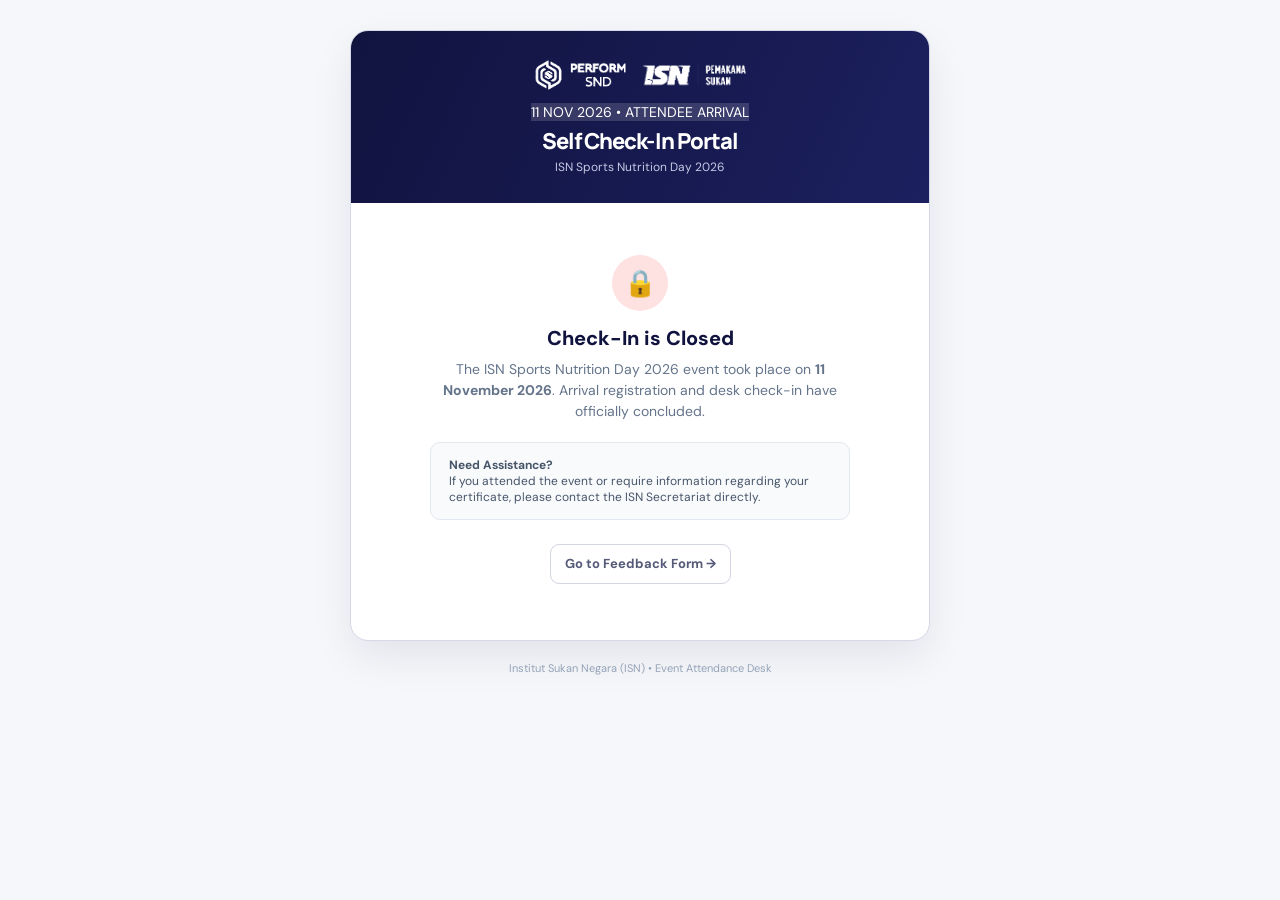
==== commit 7d99b0b4: "Disable check-in across API, self-checkin portal, and admin UI as event date has concluded" ====
--- a/checkin.html
+++ b/checkin.html
@@ -135,114 +135,25 @@
       function renderCheckInForm() {
         const root = document.getElementById('checkin-view-root');
         root.innerHTML = `
-          <h2 style="color:var(--navy);font-size:18px;margin-bottom:6px;">Find Your Registration</h2>
-          <p style="color:var(--muted);font-size:12px;margin-bottom:18px;">
-            Enter your mobile phone number (or name) to verify your registration and complete arrival check-in.
-          </p>
-
-          <form id="self-checkin-form">
-            <div class="autocomplete-wrap" style="position:relative;margin-bottom:16px;">
-              <label class="form-label" style="display:block;margin-bottom:6px;">Mobile Phone Number or Full Name *</label>
-              <input type="text" id="phone-input" class="form-input" placeholder="e.g. 013-8878990 or 0138878990 or Name" autocomplete="off" required autofocus />
-              <div style="font-size:11px;color:#64748b;margin-top:4px;">
-                You can type with dashes (<code>013-8878990</code>), without dashes (<code>0138878990</code>), or by name.
-              </div>
-              <input type="hidden" id="selected-att-id" required />
-              <div id="autocomplete-list" class="autocomplete-list" style="display:none;max-height:280px;z-index:9999;box-shadow:0 18px 36px rgba(17,19,63,.22);"></div>
-              <div id="selected-preview-box" style="display:none;margin-top:10px;"></div>
-            </div>
-
-            <div id="checkin-error-msg" style="color:#c54842;font-size:12px;margin-bottom:12px;display:none;"></div>
-
-            <button class="button button-primary" id="checkin-btn" type="submit" style="width:100%;min-height:46px;font-size:14px;margin-top:10px;" disabled>
-              Confirm My Check-In &rarr;
-            </button>
-          </form>
+          <div style="text-align:center;padding:24px 12px;">
+            <div style="width:56px;height:56px;border-radius:50%;background:#fee2e2;color:#dc2626;display:inline-flex;align-items:center;justify-content:center;font-size:26px;margin-bottom:14px;">
+              🔒
+            </div>
+            <h2 style="color:var(--navy);font-size:20px;font-weight:800;margin-bottom:8px;">Check-In is Closed</h2>
+            <p style="color:#64748b;font-size:14px;line-height:1.5;max-width:440px;margin:0 auto 20px;">
+              The ISN Sports Nutrition Day 2026 event took place on <strong>11 November 2026</strong>. Arrival registration and desk check-in have officially concluded.
+            </p>
+            <div style="background:#f8fafc;border:1.5px solid #e2e8f0;border-radius:10px;padding:14px 18px;display:inline-block;text-align:left;max-width:420px;font-size:12px;color:#475569;">
+              <strong>Need Assistance?</strong><br>
+              If you attended the event or require information regarding your certificate, please contact the ISN Secretariat directly.
+            </div>
+            <div style="margin-top:24px;">
+              <a href="feedback.html" class="button button-outline" style="min-height:40px;font-size:13px;display:inline-flex;align-items:center;gap:6px;">
+                Go to Feedback Form &rarr;
+              </a>
+            </div>
+          </div>
         `;
-
-        const phoneInput = document.getElementById('phone-input');
-        const hiddenId = document.getElementById('selected-att-id');
-        const dropdown = document.getElementById('autocomplete-list');
-        const preview = document.getElementById('selected-preview-box');
-        const btn = document.getElementById('checkin-btn');
-
-        phoneInput.addEventListener('input', function() {
-          const raw = this.value.trim();
-          clearTimeout(debounceTimer);
-          if (raw.length < 2) {
-            dropdown.style.display = 'none';
-            return;
-          }
-
-          debounceTimer = setTimeout(async () => {
-            try {
-              const res = await fetch(`api/attendees.php?search=${encodeURIComponent(raw)}`);
-              const json = await res.json();
-              if (json.success && json.data.length > 0) {
-                dropdown.innerHTML = `
-                  <div style="padding:6px 12px;background:#f3f4f8;border-bottom:1px solid #e5e7eb;font-size:11px;font-weight:700;color:#4b5278;">
-                    CHOOSE YOUR NAME (${json.data.length} match${json.data.length > 1 ? 'es' : ''}):
-                  </div>
-                ` + json.data.map(att => `
-                  <div class="autocomplete-item" onclick="chooseCandidate('${att.id}', '${att.name.replace(/'/g, "\\'")}', '${att.email}', '${att.phone || ''}', '${att.category}', '${att.team || ''}', '${att.team_name || att.teamName || ''}')" style="padding:10px 14px;border-bottom:1px solid #f0f1f5;cursor:pointer;">
-                    <div>
-                      <strong style="color:var(--navy);font-size:13px;letter-spacing:.02em;">${att.name.toUpperCase()}</strong>
-                      <small style="color:#6b7280;font-size:11px;">Phone: <strong>${att.phone || 'N/A'}</strong> &bull; ${att.email}</small>
-                    </div>
-                    <span class="team-pill" style="background:#f0f1f7;font-size:10px;">${att.team_name || 'Assigned'}</span>
-                  </div>
-                `).join('');
-                dropdown.style.display = 'block';
-              } else {
-                dropdown.innerHTML = '<div style="padding:12px;font-size:12px;color:#7d8199;text-align:center;">No registration found with this phone number or name.</div>';
-                dropdown.style.display = 'block';
-              }
-            } catch(e) {
-              console.error(e);
-            }
-          }, 150);
-        });
-
-        document.getElementById('self-checkin-form').addEventListener('submit', async function(e) {
-          e.preventDefault();
-          const errorMsg = document.getElementById('checkin-error-msg');
-          errorMsg.style.display = 'none';
-
-          if (!selectedCandidate || !hiddenId.value) {
-            errorMsg.textContent = 'Please select your name from the search suggestions.';
-            errorMsg.style.display = 'block';
-            return;
-          }
-
-          btn.disabled = true;
-          btn.textContent = 'Recording check-in...';
-
-          try {
-            const res = await fetch('api/checkin.php', {
-              method: 'POST',
-              headers: { 'Content-Type': 'application/json' },
-              body: JSON.stringify({ id: hiddenId.value, action: 'checkin' })
-            });
-            const json = await res.json();
-
-            if (json.success) {
-              const checkedAttendee = json.data;
-              // Persist in localStorage so refreshing preserves display
-              localStorage.setItem(STORAGE_KEY, JSON.stringify(checkedAttendee));
-              renderConfirmedState(checkedAttendee);
-            } else {
-              errorMsg.textContent = json.error || 'Check-in failed. Please contact the registration desk.';
-              errorMsg.style.display = 'block';
-              btn.disabled = false;
-              btn.textContent = 'Confirm My Check-In →';
-            }
-          } catch(err) {
-            errorMsg.textContent = 'Server error. Please try again.';
-            errorMsg.style.display = 'block';
-            btn.disabled = false;
-            btn.textContent = 'Confirm My Check-In →';
-          }
-        });
       }
 
       window.chooseCandidate = function(id, name, email, phone, category, team, teamName) {
@@ -310,7 +221,7 @@
                 <div class="info-field-val" style="color:${teamColor};">${att.teamName || att.team}</div>
               </div>
               <div class="info-field-box">
-                <div class="info-field-label">Category / Role</div>
+                <div class="info-field-label">Category</div>
                 <div class="info-field-val">${att.category}</div>
               </div>
               <div class="info-field-box">
@@ -336,17 +247,15 @@
               </p>
               <div class="claim-pill-list">
                 <span class="claim-item">🏷️ Name Tag</span>
-                <span class="claim-item">🎗️ Team Wristband (${att.teamName || 'Team'})</span>
+                <span class="claim-item">🎗️ Wristband</span>
+                <span class="claim-item">🎁 Goodies</span>
                 <span class="claim-item">🧾 Official Receipt</span>
               </div>
             </div>
           </div>
 
-          <div style="margin-top:24px;text-align:center;display:flex;gap:12px;justify-content:center;">
-            <a href="feedback.html" class="button button-primary" style="text-decoration:none;min-height:42px;">
-              Go to Session Feedback Form &rarr;
-            </a>
-            <button type="button" class="button button-outline" onclick="resetCheckInSession()">
+          <div style="margin-top:24px;text-align:center;">
+            <button type="button" class="button button-primary" onclick="resetCheckInSession()" style="min-height:42px;">
               Check In Another Attendee
             </button>
           </div>
